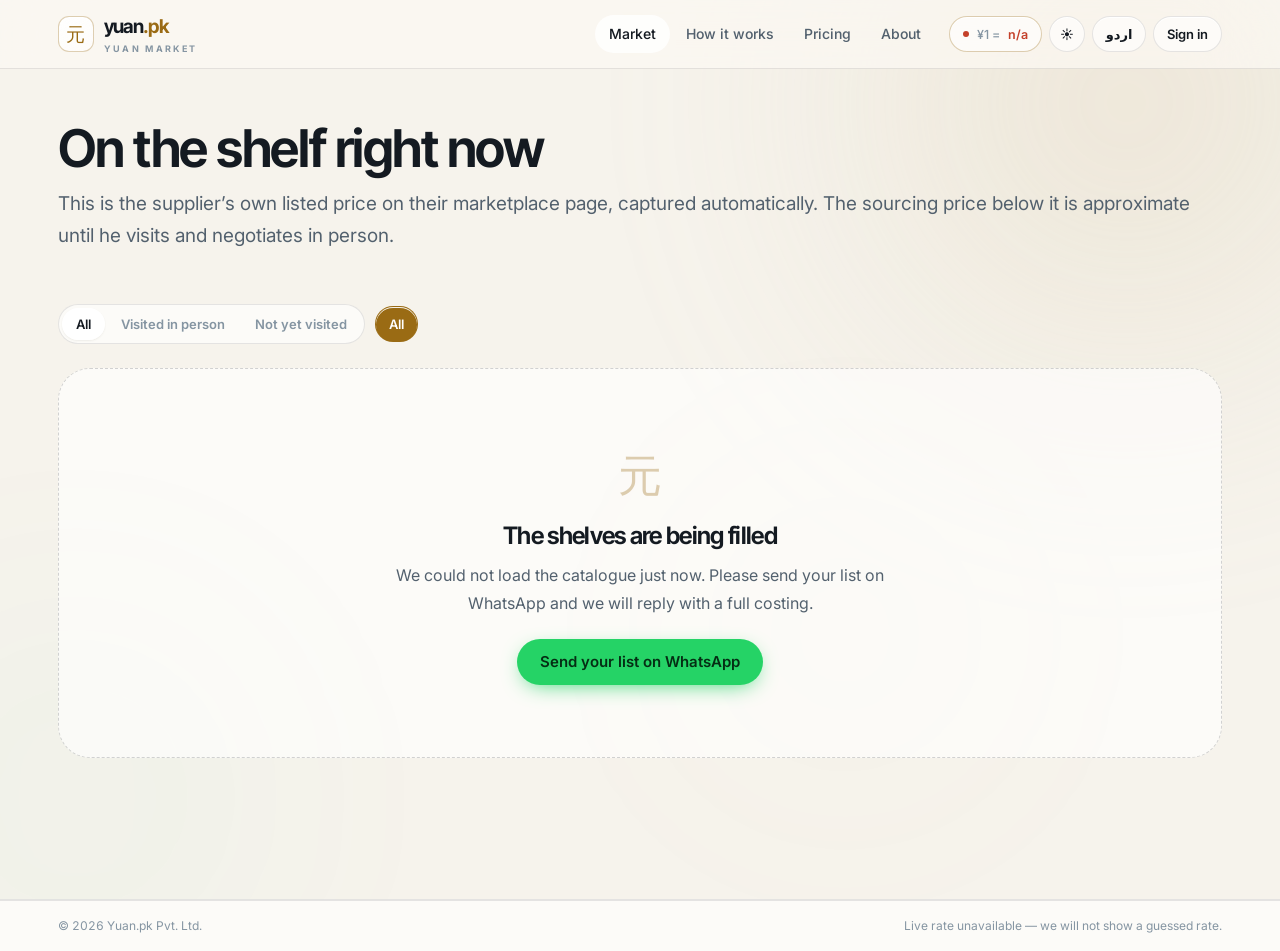
==== listings/index.html @ a3b633e7 "Yuan Market platform: Apple-glass design system, three-language i18n, tiered listings, role-scoped A" ====
<!DOCTYPE html>
<html lang="en" dir="ltr">
<head>
<meta charset="UTF-8">
<meta name="viewport" content="width=device-width, initial-scale=1.0, viewport-fit=cover">
<meta name="theme-color" content="#05080C">
<link rel="icon" href="/favicon.svg" type="image/svg+xml">
<link rel="preconnect" href="https://fonts.googleapis.com">
<link rel="preconnect" href="https://fonts.gstatic.com" crossorigin>
<link href="https://fonts.googleapis.com/css2?family=Inter:wght@400;500;600;700;800&family=Inter+Tight:wght@500;600;700&family=Fraunces:opsz,wght@9..144,400..700&family=IBM+Plex+Mono:wght@400;500&family=Noto+Nastaliq+Urdu:wght@400;600;700&family=Noto+Sans+SC:wght@400;500;700&display=swap" rel="stylesheet">
<link rel="stylesheet" href="/assets/yuan.css">
<title>All goods — Yuan Market | yuan.pk</title>
<meta name="description" content="Every product currently available through Yuan Market, with the real Chinese price and full cost transparency.">
</head>
<body>
<div class="field" aria-hidden="true"><i class="f1"></i><i class="f2"></i><i class="f3"></i></div>
<div class="noise" aria-hidden="true"></div>
<nav class="nav" id="nav">
  <a class="brand" href="/"><span class="mark">元</span><span><b>yuan<i>.pk</i></b><small data-t="brand.sub"></small></span></a>
  <div class="navlinks">
    <a href="/listings/" class="on" data-t="nav.market"></a>
    <a href="/#how" data-t="nav.how"></a>
    <a href="/#pay" data-t="nav.pricing"></a>
    <a href="/about/" data-t="nav.about"></a>
  </div>
  <div class="navtools">
    <div class="ratepill" id="ratePill"><span class="led"></span><span class="k">¥1 =</span><span class="v num" id="rateVal">—</span></div>
    <button class="chip sq" id="themeBtn" data-t-aria="act.theme"><span id="themeIco">☾</span></button>
    <button class="chip" id="langBtn" data-t-aria="act.lang"><span id="langLabel">اردو</span></button>
    <span id="authSlot"></span>
    <button class="chip sq burger" id="burger" data-t-aria="nav.menu">☰</button>
  </div>
</nav>
<div class="drawer" id="drawer">
  <button class="chip sq x" id="drawerX" data-t-aria="nav.close">✕</button>
  <a href="/listings/" data-t="nav.market"></a>
  <a href="/#how" data-t="nav.how"></a>
  <a href="/about/" data-t="nav.about"></a>
  <a href="/login/" data-t="nav.login"></a>
</div>
<main>
<section class="wide" style="padding-block:clamp(28px,4vw,52px)">
  <div class="head flip" style="max-width:none">
    <h1 class="h-l rv" data-t="list.title"></h1>
    <p class="lede rv d1" style="margin-top:12px" data-t="tier.indicative.help"></p>
  </div>

  <div class="rv d1" style="display:flex;gap:10px;flex-wrap:wrap;align-items:center;margin-bottom:24px">
    <div class="seg" id="tierSeg" role="tablist">
      <button role="tab" aria-selected="true" data-tier="" data-t="list.all"></button>
      <button role="tab" aria-selected="false" data-tier="verified" data-t="tier.verified"></button>
      <button role="tab" aria-selected="false" data-tier="indicative" data-t="tier.indicative"></button>
    </div>
    <div id="catChips" style="display:flex;gap:8px;overflow-x:auto;flex:1;min-width:0"></div>
  </div>

  <div class="dim rv d2" style="font-size:13px;margin-bottom:14px" id="listCount"></div>
  <div class="grid" id="grid">
    <div class="skel" style="aspect-ratio:3/4"></div><div class="skel" style="aspect-ratio:3/4"></div>
    <div class="skel" style="aspect-ratio:3/4"></div><div class="skel" style="aspect-ratio:3/4"></div>
  </div>
</section>
</main>
<footer class="foot">
  <div class="shell foot-bar flip">
    <span class="num ltr">© <span id="yr">2026</span> Yuan.pk Pvt. Ltd.</span>
    <span class="num" id="fxFoot"></span>
  </div>
</footer>
<script src="/assets/i18n.js"></script>
<script src="/assets/yuan.js"></script>
<script src="/assets/home.js"></script>
<script src="/assets/listings.js"></script>
</body>
</html>
---- assets/yuan.css ----
/* ============================================================
   YUAN MARKET — Design System v2
   Apple-grade material glass. Night & Day, both art-directed.
   Languages: English (LTR) · اردو (RTL) · 中文 (LTR, seller UI)
   RULE: all digits, currency symbols and signs render Western.
   ============================================================ */

/* ---------------- TOKENS: NIGHT (default) ---------------- */
:root{
  --bg-0:#05080C;
  --bg-1:#0A0F16;
  --bg-2:#0E141D;
  --tint:#0d3a4a;

  --fg:#F2F5F7;
  --fg-2:#A8B6C2;
  --fg-3:#6F8090;
  --fg-inv:#0A0F16;

  --gold:#F0C87A;
  --gold-2:#C99A45;
  --gold-ink:#221703;
  --accent:#3B9EFF;
  --ok:#32D399;
  --warn:#FFB020;
  --bad:#FF6B57;

  /* material layers — the core of the look */
  --mat-1:rgba(255,255,255,.045);
  --mat-2:rgba(255,255,255,.075);
  --mat-3:rgba(255,255,255,.11);
  --mat-nav:rgba(10,15,22,.62);
  --mat-sheet:rgba(14,20,29,.78);

  --hair:rgba(255,255,255,.09);
  --hair-2:rgba(255,255,255,.16);
  --hair-gold:rgba(240,200,122,.28);
  --gloss:inset 0 1px 0 rgba(255,255,255,.14);
  --gloss-2:inset 0 1px 0 rgba(255,255,255,.09), inset 0 -1px 0 rgba(0,0,0,.20);

  --sh-1:0 1px 2px rgba(0,0,0,.30);
  --sh-2:0 8px 24px rgba(0,0,0,.38);
  --sh-3:0 24px 64px rgba(0,0,0,.48);
  --sh-4:0 48px 120px rgba(0,0,0,.58);

  --blur:24px;
  --blur-lg:44px;
  --sat:180%;

  --r-xs:8px; --r-s:12px; --r-m:18px; --r-l:24px; --r-xl:32px; --r-2xl:42px;

  --sans:"Inter","SF Pro Text",system-ui,-apple-system,sans-serif;
  --display:"Inter Tight","SF Pro Display",system-ui,sans-serif;
  --serif:"Fraunces",Georgia,serif;
  --urdu:"Noto Nastaliq Urdu",serif;
  --zh:"Noto Sans SC","PingFang SC",system-ui,sans-serif;
  --mono:"IBM Plex Mono",ui-monospace,SFMono-Regular,monospace;

  --pad:clamp(18px,4.5vw,72px);
  --shell:1280px;
  --shell-wide:1560px;

  --e-out:cubic-bezier(.22,1,.36,1);
  --e-spring:cubic-bezier(.34,1.4,.5,1);
  --e-soft:cubic-bezier(.4,0,.2,1);
}

/* ---------------- TOKENS: DAY ---------------- */
body.day{
  --bg-0:#F6F3EC;
  --bg-1:#FBF9F4;
  --bg-2:#FFFFFF;
  --tint:#d8c9a8;

  --fg:#141A21;
  --fg-2:#53616E;
  --fg-3:#8595A2;
  --fg-inv:#FFFFFF;

  --gold:#9A6B14;
  --gold-2:#7C520A;
  --gold-ink:#FFFFFF;
  --accent:#0A6BD6;
  --ok:#0B8F63;
  --warn:#B87400;
  --bad:#C4402A;

  --mat-1:rgba(255,255,255,.62);
  --mat-2:rgba(255,255,255,.80);
  --mat-3:rgba(255,255,255,.94);
  --mat-nav:rgba(251,249,244,.72);
  --mat-sheet:rgba(255,255,255,.88);

  --hair:rgba(20,26,33,.10);
  --hair-2:rgba(20,26,33,.18);
  --hair-gold:rgba(154,107,20,.32);
  --gloss:inset 0 1px 0 rgba(255,255,255,.90);
  --gloss-2:inset 0 1px 0 rgba(255,255,255,.85), inset 0 -1px 0 rgba(20,26,33,.05);

  --sh-1:0 1px 2px rgba(60,50,30,.07);
  --sh-2:0 8px 24px rgba(60,50,30,.10);
  --sh-3:0 24px 64px rgba(60,50,30,.13);
  --sh-4:0 48px 120px rgba(60,50,30,.16);
}

/* ---------------- RESET ---------------- */
*{margin:0;padding:0;box-sizing:border-box}
html{-webkit-text-size-adjust:100%;scroll-behavior:smooth}
html,body{scrollbar-width:none;-ms-overflow-style:none}
::-webkit-scrollbar{width:0;height:0;display:none}
body{
  background:var(--bg-0); color:var(--fg);
  font-family:var(--sans); font-size:16px; line-height:1.55;
  -webkit-font-smoothing:antialiased; text-rendering:optimizeLegibility;
  overflow-x:hidden;
  transition:background .7s var(--e-soft), color .7s var(--e-soft);
}
img,svg,video{display:block;max-width:100%}
a{color:inherit;text-decoration:none}
button,input,select,textarea{font:inherit;color:inherit;background:none;border:none}
button{cursor:pointer}
::selection{background:var(--gold);color:var(--gold-ink)}
:focus-visible{outline:2.5px solid var(--accent);outline-offset:3px;border-radius:8px}

h1,h2,h3,h4{font-family:var(--display);font-weight:640;letter-spacing:-.028em;line-height:1.06}

/* ============================================================
   NUMERALS — ALWAYS WESTERN, ALWAYS LTR
   Applies in Urdu mode too. Never use Urdu-Indic digits.
   ============================================================ */
.num,.fig,.money,.qty,.rate,.date,.tel,.code,
input[type=number],input[type=tel],input[type=date],input[type=email],
.ltr,.mono,table td,table th{
  direction:ltr; unicode-bidi:isolate;
  font-variant-numeric:tabular-nums lining-nums;
  font-feature-settings:"tnum" 1,"lnum" 1;
}
.mono{font-family:var(--mono)}
/* even inside Urdu paragraphs, isolate any latin/numeric run */
body.ur .num,body.ur .money,body.ur .qty,body.ur .ltr{
  font-family:var(--sans); font-weight:600;
}

/* ============================================================
   LANGUAGE MODES
   ============================================================ */
body.ur{font-family:var(--urdu);line-height:2.25;font-size:16px}
body.ur h1,body.ur h2,body.ur h3,body.ur h4{font-family:var(--urdu);line-height:1.95;letter-spacing:0;font-weight:600}
body.zh{font-family:var(--zh);line-height:1.85}
body.zh h1,body.zh h2,body.zh h3,body.zh h4{font-family:var(--zh);letter-spacing:-.01em}

/* visibility: exactly one variant shows, always */
[data-en],[data-ur],[data-zh]{display:none}
body:not(.ur):not(.zh) [data-en]{display:revert}
body.ur [data-ur]{display:revert}
body.zh [data-zh]{display:revert}
/* fallback: if a zh variant is missing, show the english one */
body.zh [data-en].fallback{display:revert}

.rtl{direction:rtl;text-align:right}
body:not(.ur) .rtl{direction:ltr;text-align:start}
body.ur .flip{direction:rtl;text-align:right}
.wordmark{direction:ltr;unicode-bidi:isolate;font-family:var(--display)}

/* ============================================================
   MATERIALS — the Apple glass primitives
   ============================================================ */
.glass{
  background:var(--mat-1);
  backdrop-filter:blur(var(--blur)) saturate(var(--sat));
  -webkit-backdrop-filter:blur(var(--blur)) saturate(var(--sat));
  border:1px solid var(--hair);
  box-shadow:var(--gloss), var(--sh-2);
}
.glass-2{
  background:var(--mat-2);
  backdrop-filter:blur(var(--blur-lg)) saturate(var(--sat));
  -webkit-backdrop-filter:blur(var(--blur-lg)) saturate(var(--sat));
  border:1px solid var(--hair-2);
  box-shadow:var(--gloss), var(--sh-3);
}
.glass-sheet{
  background:var(--mat-sheet);
  backdrop-filter:blur(var(--blur-lg)) saturate(var(--sat));
  -webkit-backdrop-filter:blur(var(--blur-lg)) saturate(var(--sat));
  border:1px solid var(--hair-2);
  box-shadow:var(--gloss), var(--sh-4);
}
/* specular sweep for hero objects */
.spec{position:relative;overflow:hidden}
.spec::after{
  content:"";position:absolute;inset:0;pointer-events:none;
  background:linear-gradient(112deg,transparent 26%,rgba(255,255,255,.13) 46%,rgba(255,255,255,.03) 56%,transparent 76%);
  opacity:0;transition:opacity .6s var(--e-out);
}
.spec:hover::after{opacity:1}

/* ============================================================
   AMBIENT BACKDROP
   ============================================================ */
.field{position:fixed;inset:0;z-index:0;pointer-events:none;overflow:hidden}
.field i{position:absolute;border-radius:50%;filter:blur(130px);opacity:.5;will-change:transform}
.field .f1{width:56vw;height:56vw;background:radial-gradient(circle,var(--tint) 0%,transparent 70%);top:-20vw;inset-inline-end:-16vw}
.field .f2{width:48vw;height:48vw;background:radial-gradient(circle,rgba(50,211,153,.11) 0%,transparent 70%);bottom:-16vw;inset-inline-start:-18vw}
.field .f3{width:40vw;height:40vw;background:radial-gradient(circle,rgba(240,200,122,.10) 0%,transparent 70%);top:42%;inset-inline-start:46%}
body.day .field i{opacity:.42}
.noise{
  position:fixed;inset:0;z-index:1;pointer-events:none;opacity:.035;mix-blend-mode:overlay;
  background-image:url("data:image/svg+xml,%3Csvg xmlns='http://www.w3.org/2000/svg' width='180' height='180'%3E%3Cfilter id='n'%3E%3CfeTurbulence type='fractalNoise' baseFrequency='.9' numOctaves='3'/%3E%3C/filter%3E%3Crect width='180' height='180' filter='url(%23n)' opacity='.6'/%3E%3C/svg%3E")
}
header,nav,main,footer,.above{position:relative;z-index:2}

/* ============================================================
   LAYOUT
   ============================================================ */
.shell{max-width:var(--shell);margin-inline:auto;padding-inline:var(--pad)}
.wide{max-width:var(--shell-wide);margin-inline:auto;padding-inline:var(--pad)}
.sec{padding-block:clamp(56px,8vw,120px)}
.stack{display:flex;flex-direction:column}
.row{display:flex;align-items:center}
.gap-s{gap:8px}.gap-m{gap:16px}.gap-l{gap:28px}
.spread{justify-content:space-between}

/* ============================================================
   NAV — layout element, not a floating overlay
   ============================================================ */
.nav{
  position:sticky;top:0;z-index:80;
  display:flex;align-items:center;gap:14px;
  padding:12px var(--pad);
  background:var(--mat-nav);
  backdrop-filter:blur(var(--blur-lg)) saturate(var(--sat));
  -webkit-backdrop-filter:blur(var(--blur-lg)) saturate(var(--sat));
  border-bottom:1px solid var(--hair);
  transition:padding .35s var(--e-out),box-shadow .35s var(--e-out),background .6s var(--e-soft);
}
.nav.tight{padding-block:8px;box-shadow:var(--sh-1)}
.brand{display:flex;align-items:center;gap:10px;flex-shrink:0}
.mark{
  width:36px;height:36px;flex:0 0 36px;display:grid;place-items:center;border-radius:11px;
  background:linear-gradient(155deg,var(--mat-3),var(--mat-1));
  border:1px solid var(--hair-gold);color:var(--gold);
  font-family:var(--serif);font-size:19px;line-height:1;box-shadow:var(--gloss);
}
.brand b{font-family:var(--display);font-size:19px;font-weight:680;letter-spacing:-.035em;direction:ltr}
.brand b i{color:var(--gold);font-style:normal}
.brand small{
  display:block;font-size:9px;letter-spacing:.26em;text-transform:uppercase;
  color:var(--fg-3);font-weight:700;font-family:var(--sans);margin-top:1px;
}
body.ur .brand small{letter-spacing:.06em;font-family:var(--urdu);text-transform:none;font-size:10.5px}

.navlinks{display:flex;align-items:center;gap:2px;margin-inline-start:auto}
.navlinks a{
  padding:8px 14px;border-radius:99px;font-size:14px;font-weight:520;color:var(--fg-2);
  transition:color .25s,background .25s;
}
.navlinks a:hover{color:var(--fg);background:var(--mat-1)}
.navlinks a.on{color:var(--fg);background:var(--mat-2)}
.navtools{display:flex;align-items:center;gap:7px;flex-shrink:0}

/* ============================================================
   CONTROLS
   ============================================================ */
.btn{
  display:inline-flex;align-items:center;justify-content:center;gap:9px;
  height:46px;padding:0 22px;border-radius:99px;
  font-size:15px;font-weight:600;white-space:nowrap;
  transition:transform .24s var(--e-spring),background .25s,box-shadow .3s var(--e-out),color .25s,border-color .25s;
  will-change:transform;border:1px solid transparent;
}
.btn:active{transform:scale(.955)}
.btn-lg{height:54px;padding:0 30px;font-size:16px}
.btn-sm{height:38px;padding:0 16px;font-size:13.5px}
.btn-gold{background:var(--gold);color:var(--gold-ink);box-shadow:0 6px 22px -6px var(--gold)}
.btn-gold:hover{transform:translateY(-1.5px);box-shadow:0 12px 34px -8px var(--gold)}
.btn-glass{background:var(--mat-2);border-color:var(--hair-2);box-shadow:var(--gloss)}
.btn-glass:hover{background:var(--mat-3);transform:translateY(-1.5px)}
.btn-wa{background:#25D366;color:#052e14;box-shadow:0 6px 22px -8px #25D366}
.btn-wa:hover{transform:translateY(-1.5px)}
.btn-ghost{color:var(--fg-2)}
.btn-ghost:hover{color:var(--fg);background:var(--mat-1)}
.btn[disabled]{opacity:.45;pointer-events:none}
.btn-block{width:100%}

.chip{
  display:inline-flex;align-items:center;justify-content:center;gap:6px;
  height:36px;padding:0 13px;border-radius:99px;
  background:var(--mat-1);border:1px solid var(--hair);
  font-size:13px;font-weight:600;box-shadow:var(--gloss);
  transition:transform .24s var(--e-spring),background .25s,border-color .25s;
}
.chip:hover{background:var(--mat-2);border-color:var(--hair-2)}
.chip:active{transform:scale(.92)}
.chip.sq{width:36px;padding:0}
.chip.gold{background:var(--gold);color:var(--gold-ink);border-color:transparent}

/* segmented control (Apple style) */
.seg{display:inline-flex;padding:3px;border-radius:99px;background:var(--mat-1);border:1px solid var(--hair);gap:2px}
.seg button{
  height:32px;padding:0 14px;border-radius:99px;font-size:13px;font-weight:600;color:var(--fg-3);
  transition:background .28s var(--e-out),color .28s;
}
.seg button[aria-selected=true]{background:var(--mat-3);color:var(--fg);box-shadow:var(--sh-1)}

/* rate pill */
.ratepill{
  display:inline-flex;align-items:center;gap:8px;height:36px;padding:0 13px;border-radius:99px;
  background:var(--mat-1);border:1px solid var(--hair-gold);font-size:12.5px;font-weight:600;
  white-space:nowrap;box-shadow:var(--gloss);
}
.ratepill .led{width:6px;height:6px;border-radius:50%;background:var(--ok);animation:led 2.6s infinite}
@keyframes led{0%{box-shadow:0 0 0 0 rgba(50,211,153,.5)}70%{box-shadow:0 0 0 8px rgba(50,211,153,0)}100%{box-shadow:0 0 0 0 rgba(50,211,153,0)}}
.ratepill .k{color:var(--fg-3);font-weight:500}
.ratepill .v{color:var(--gold)}
.ratepill.dead .led{background:var(--bad);animation:none}
.ratepill.dead .v{color:var(--bad)}

/* form fields */
.field-l{display:block;font-size:12.5px;font-weight:650;color:var(--fg-2);margin-bottom:7px}
.inp{
  width:100%;height:50px;padding:0 16px;border-radius:var(--r-s);
  background:var(--mat-1);border:1px solid var(--hair);color:var(--fg);
  font-size:15.5px;transition:border-color .25s,background .25s,box-shadow .25s;
}
.inp:focus{outline:none;border-color:var(--accent);background:var(--mat-2);box-shadow:0 0 0 4px color-mix(in srgb,var(--accent) 18%,transparent)}
.inp::placeholder{color:var(--fg-3)}
textarea.inp{height:auto;min-height:110px;padding:14px 16px;line-height:1.6;resize:vertical}
select.inp{appearance:none;background-image:linear-gradient(45deg,transparent 50%,var(--fg-3) 50%),linear-gradient(135deg,var(--fg-3) 50%,transparent 50%);background-position:calc(100% - 20px) 22px,calc(100% - 15px) 22px;background-size:5px 5px;background-repeat:no-repeat}
.hint{font-size:12.5px;color:var(--fg-3);margin-top:7px;line-height:1.6}
.err{font-size:12.5px;color:var(--bad);margin-top:7px;font-weight:600}

/* OTP boxes — always LTR, always western digits */
.otp{display:flex;gap:9px;direction:ltr;justify-content:center}
.otp input{
  width:52px;height:62px;text-align:center;font-size:26px;font-weight:700;
  border-radius:var(--r-s);background:var(--mat-1);border:1px solid var(--hair);
  font-variant-numeric:tabular-nums lining-nums;color:var(--fg);
  transition:border-color .2s,transform .2s var(--e-spring);
}
.otp input:focus{outline:none;border-color:var(--accent);transform:scale(1.06)}

/* ============================================================
   TYPOGRAPHY BLOCKS
   ============================================================ */
.eyebrow{
  display:inline-flex;align-items:center;gap:8px;font-family:var(--sans);
  font-size:11px;font-weight:750;letter-spacing:.22em;text-transform:uppercase;color:var(--gold);
  margin-bottom:16px;
}
.eyebrow::before{content:"";width:22px;height:1px;background:currentColor;opacity:.55}
body.ur .eyebrow{letter-spacing:.03em;text-transform:none;font-family:var(--urdu);font-size:13px}
body.zh .eyebrow{letter-spacing:.1em;font-family:var(--zh);font-size:12px}

.h-xl{font-size:clamp(36px,6vw,76px)}
.h-l{font-size:clamp(28px,4.2vw,52px)}
.h-m{font-size:clamp(22px,3vw,36px)}
.h-s{font-size:clamp(18px,2.2vw,24px)}
.lede{font-size:clamp(15.5px,1.7vw,19px);color:var(--fg-2);line-height:1.72}
.muted{color:var(--fg-2)}
.dim{color:var(--fg-3)}
.head{max-width:680px;margin-bottom:clamp(28px,4vw,52px)}
.head.mid{margin-inline:auto;text-align:center}
.head p{margin-top:14px}

/* ============================================================
   PRODUCT CARD
   ============================================================ */
.grid{display:grid;gap:clamp(12px,1.6vw,20px);grid-template-columns:repeat(auto-fill,minmax(258px,1fr))}
.card{
  border-radius:var(--r-l);overflow:hidden;display:flex;flex-direction:column;
  background:var(--mat-1);border:1px solid var(--hair);box-shadow:var(--gloss),var(--sh-1);
  transition:transform .45s var(--e-out),box-shadow .45s var(--e-out),border-color .3s,background .3s;
  will-change:transform;
}
.card:hover{transform:translateY(-4px);box-shadow:var(--gloss),var(--sh-3);border-color:var(--hair-2);background:var(--mat-2)}
.card-img{position:relative;aspect-ratio:1/1;overflow:hidden;background:linear-gradient(155deg,var(--bg-2),var(--bg-1))}
.card-img img{width:100%;height:100%;object-fit:cover;transition:transform 1s var(--e-out)}
.card:hover .card-img img{transform:scale(1.06)}
.card-img .void{
  width:100%;height:100%;display:grid;place-items:center;padding:22px;text-align:center;
  color:var(--fg-3);font-size:12.5px;line-height:1.6;
}
.card-b{padding:15px 17px 17px;display:flex;flex-direction:column;flex:1;gap:9px}
.card-b h3{font-size:15.5px;line-height:1.32;font-weight:620;letter-spacing:-.012em}
body.ur .card-b h3{font-size:15px;line-height:1.85}
.card-meta{display:flex;flex-wrap:wrap;gap:12px;font-size:12px;color:var(--fg-3)}
.card-meta b{color:var(--fg-2);font-weight:650}
.card-price{margin-top:auto;padding-top:12px;border-top:1px solid var(--hair)}
.p-lbl{font-size:10px;font-weight:750;letter-spacing:.15em;text-transform:uppercase;color:var(--fg-3);margin-bottom:3px}
body.ur .p-lbl{letter-spacing:.02em;text-transform:none;font-family:var(--urdu);font-size:11.5px}
.p-val{font-family:var(--display);font-size:21px;font-weight:680;color:var(--gold);letter-spacing:-.02em}
.p-val small{font-size:11.5px;font-weight:600;color:var(--fg-3);margin-inline-start:4px}

/* TIER BADGES — the visual difference he asked for */
.tier{
  position:absolute;top:10px;inset-inline-start:10px;z-index:3;
  display:inline-flex;align-items:center;gap:5px;height:26px;padding:0 10px;border-radius:99px;
  font-size:10.5px;font-weight:750;letter-spacing:.08em;text-transform:uppercase;
  backdrop-filter:blur(16px) saturate(var(--sat));-webkit-backdrop-filter:blur(16px) saturate(var(--sat));
}
body.ur .tier{letter-spacing:0;text-transform:none;font-family:var(--urdu);font-size:11.5px}
body.zh .tier{letter-spacing:0;text-transform:none;font-family:var(--zh)}
.tier-verified{background:color-mix(in srgb,var(--ok) 22%,transparent);color:var(--ok);border:1px solid color-mix(in srgb,var(--ok) 42%,transparent)}
.tier-indicative{background:color-mix(in srgb,var(--warn) 20%,transparent);color:var(--warn);border:1px solid color-mix(in srgb,var(--warn) 40%,transparent)}
/* indicative cards read as provisional: dashed edge, slightly recessed */
.card.is-indicative{border-style:dashed;border-color:color-mix(in srgb,var(--warn) 30%,var(--hair))}
.card.is-indicative .card-img{opacity:.94}
.card.is-verified{border-color:color-mix(in srgb,var(--ok) 22%,var(--hair))}

.srcline{font-size:11px;color:var(--fg-3);display:flex;align-items:center;gap:5px;flex-wrap:wrap}
.srcline a{color:var(--accent);text-decoration:underline;text-underline-offset:2px}

/* pending / awaiting-real-data state */
.await{display:inline-flex;align-items:center;gap:6px;font-size:11.5px;color:var(--warn);font-weight:650}
.await::before{content:"";width:5px;height:5px;border-radius:50%;background:currentColor}

/* ============================================================
   LEDGER (transparent cost breakdown)
   ============================================================ */
.ledger{border-radius:var(--r-xl);overflow:hidden}
.ledger-h{padding:18px 22px;border-bottom:1px solid var(--hair);display:flex;align-items:center;justify-content:space-between;gap:12px;background:linear-gradient(180deg,var(--mat-2),transparent)}
.ledger-b{padding:6px 22px 14px}
.lrow{display:flex;align-items:baseline;justify-content:space-between;gap:14px;padding:11px 0;border-bottom:1px dashed var(--hair)}
.lrow:last-child{border-bottom:none}
.lrow .l{font-size:13.5px;color:var(--fg-2);display:flex;align-items:center;gap:8px}
.lrow .l i{width:4px;height:4px;border-radius:50%;background:var(--gold);opacity:.6;flex:0 0 4px}
.lrow .a{font-size:14.5px;font-weight:650}
.lrow.pend .a{color:var(--warn);font-size:12.5px}
.lrow.fee{border-top:1px solid var(--hair-gold);margin-top:5px;padding-top:13px;border-bottom:none}
.lrow.fee .l,.lrow.fee .a{color:var(--gold);font-weight:700}
.ledger-t{
  margin:4px 22px 20px;padding:15px 17px;border-radius:var(--r-m);
  background:color-mix(in srgb,var(--ok) 10%,transparent);
  border:1px solid color-mix(in srgb,var(--ok) 28%,transparent);
  display:flex;align-items:center;justify-content:space-between;gap:12px;
}
.ledger-t .a{font-family:var(--display);font-size:clamp(20px,2.6vw,28px);font-weight:700;color:var(--ok)}
.ledger-f{padding:12px 22px;border-top:1px solid var(--hair);font-size:11.5px;color:var(--fg-3);line-height:1.65;background:var(--mat-1)}

/* ============================================================
   TABLES (admin / accounts)
   ============================================================ */
.tbl{width:100%;border-collapse:separate;border-spacing:0;font-size:13.5px}
.tbl th{
  text-align:start;font-size:10.5px;font-weight:750;letter-spacing:.13em;text-transform:uppercase;
  color:var(--fg-3);padding:11px 14px;border-bottom:1px solid var(--hair);white-space:nowrap;
}
body.ur .tbl th{letter-spacing:0;text-transform:none;font-family:var(--urdu);font-size:12px}
.tbl td{padding:13px 14px;border-bottom:1px solid var(--hair);vertical-align:middle}
.tbl tr:last-child td{border-bottom:none}
.tbl tbody tr{transition:background .2s}
.tbl tbody tr:hover{background:var(--mat-1)}
.tblwrap{border-radius:var(--r-l);overflow:auto;background:var(--mat-1);border:1px solid var(--hair);box-shadow:var(--gloss)}

.pill{display:inline-flex;align-items:center;height:24px;padding:0 10px;border-radius:99px;font-size:11px;font-weight:700;letter-spacing:.02em}
.pill-ok{background:color-mix(in srgb,var(--ok) 18%,transparent);color:var(--ok)}
.pill-warn{background:color-mix(in srgb,var(--warn) 18%,transparent);color:var(--warn)}
.pill-bad{background:color-mix(in srgb,var(--bad) 18%,transparent);color:var(--bad)}
.pill-neutral{background:var(--mat-2);color:var(--fg-2)}

/* ============================================================
   SHEETS / MODALS
   ============================================================ */
.scrim{
  position:fixed;inset:0;z-index:95;background:rgba(0,0,0,.5);
  backdrop-filter:blur(6px);-webkit-backdrop-filter:blur(6px);
  opacity:0;pointer-events:none;transition:opacity .4s var(--e-out);
}
.scrim.open{opacity:1;pointer-events:auto}
.sheet{
  position:fixed;z-index:96;inset-inline:0;bottom:0;
  max-height:88vh;overflow:auto;border-radius:var(--r-2xl) var(--r-2xl) 0 0;
  padding:24px var(--pad) calc(24px + env(safe-area-inset-bottom));
  transform:translateY(101%);transition:transform .5s var(--e-out);
}
.sheet.open{transform:none}
.sheet .grab{width:38px;height:4px;border-radius:99px;background:var(--hair-2);margin:0 auto 18px}
@media(min-width:760px){
  .sheet{
    inset:50% auto auto 50%;transform:translate(-50%,-46%) scale(.97);
    width:min(560px,92vw);border-radius:var(--r-2xl);opacity:0;
    padding:28px;max-height:84vh;
  }
  .sheet.open{transform:translate(-50%,-50%) scale(1);opacity:1}
  .sheet .grab{display:none}
}

/* ============================================================
   EMPTY / SKELETON
   ============================================================ */
.empty{
  grid-column:1/-1;padding:clamp(34px,6vw,72px);text-align:center;
  border-radius:var(--r-xl);border:1px dashed var(--hair-2);background:var(--mat-1);
}
.empty .g{font-family:var(--serif);font-size:44px;color:var(--gold);opacity:.32;margin-bottom:14px}
.empty p{color:var(--fg-2);max-width:520px;margin:12px auto 22px;line-height:1.75}
.skel{border-radius:var(--r-l);background:var(--mat-1);border:1px solid var(--hair);overflow:hidden;position:relative}
.skel::after{
  content:"";position:absolute;inset:0;
  background:linear-gradient(90deg,transparent,var(--mat-2),transparent);
  transform:translateX(-100%);animation:shim 1.5s infinite;
}
@keyframes shim{to{transform:translateX(100%)}}

/* ============================================================
   MOTION
   ============================================================ */
.rv{opacity:0;transform:translateY(20px);transition:opacity .85s var(--e-out),transform .85s var(--e-out)}
.rv.in{opacity:1;transform:none}
.d1{transition-delay:.07s}.d2{transition-delay:.14s}.d3{transition-delay:.21s}
.d4{transition-delay:.28s}.d5{transition-delay:.35s}.d6{transition-delay:.42s}

/* cross-fade route transition */
body{animation:pgin .5s var(--e-out)}
@keyframes pgin{from{opacity:0;transform:translateY(6px)}to{opacity:1;transform:none}}
body.leaving{opacity:0;transition:opacity .22s var(--e-soft)}

/* ============================================================
   FOOTER
   ============================================================ */
.foot{border-top:1px solid var(--hair);background:var(--mat-1);margin-top:clamp(48px,7vw,96px)}
.foot-g{display:grid;grid-template-columns:1.7fr 1fr 1fr 1fr;gap:clamp(20px,3vw,44px);padding-block:clamp(38px,5vw,64px)}
.foot-g h4{font-family:var(--sans);font-size:11px;letter-spacing:.18em;text-transform:uppercase;color:var(--gold);margin-bottom:14px;font-weight:750}
body.ur .foot-g h4{letter-spacing:0;text-transform:none;font-family:var(--urdu);font-size:13px}
.foot-g a,.foot-g div.li{display:block;color:var(--fg-2);font-size:13.5px;padding-block:5px;transition:color .25s}
.foot-g a:hover{color:var(--gold)}
.foot-bar{border-top:1px solid var(--hair);padding-block:16px;display:flex;flex-wrap:wrap;gap:12px;align-items:center;justify-content:space-between;font-size:12px;color:var(--fg-3)}

/* ============================================================
   RESPONSIVE
   ============================================================ */
.burger{display:none}
@media(max-width:900px){
  .navlinks{display:none}
  .burger{display:inline-flex}
  .ratepill .k{display:none}
  .foot-g{grid-template-columns:1fr 1fr}
}
@media(max-width:560px){
  .grid{grid-template-columns:repeat(auto-fill,minmax(158px,1fr));gap:11px}
  .card-b{padding:12px 13px 14px;gap:7px}
  .card-b h3{font-size:14px}
  .p-val{font-size:18px}
  .foot-g{grid-template-columns:1fr}
  .brand small{display:none}
}

.drawer{
  position:fixed;inset:0;z-index:97;display:flex;flex-direction:column;justify-content:center;gap:4px;
  padding:var(--pad);opacity:0;pointer-events:none;transition:opacity .4s var(--e-out);
  background:var(--mat-sheet);backdrop-filter:blur(var(--blur-lg)) saturate(var(--sat));
  -webkit-backdrop-filter:blur(var(--blur-lg)) saturate(var(--sat));
}
.drawer.open{opacity:1;pointer-events:auto}
.drawer a{font-family:var(--display);font-size:clamp(24px,6.5vw,36px);font-weight:640;padding-block:11px;border-bottom:1px solid var(--hair);transition:color .25s,padding-inline-start .35s var(--e-out)}
.drawer a:hover{color:var(--gold);padding-inline-start:10px}
body.ur .drawer a{font-family:var(--urdu)}
.drawer .x{position:absolute;top:16px;inset-inline-end:var(--pad)}

@media (prefers-reduced-motion:reduce){
  *,*::before,*::after{animation-duration:.001ms!important;transition-duration:.001ms!important}
  .rv{opacity:1;transform:none}
}
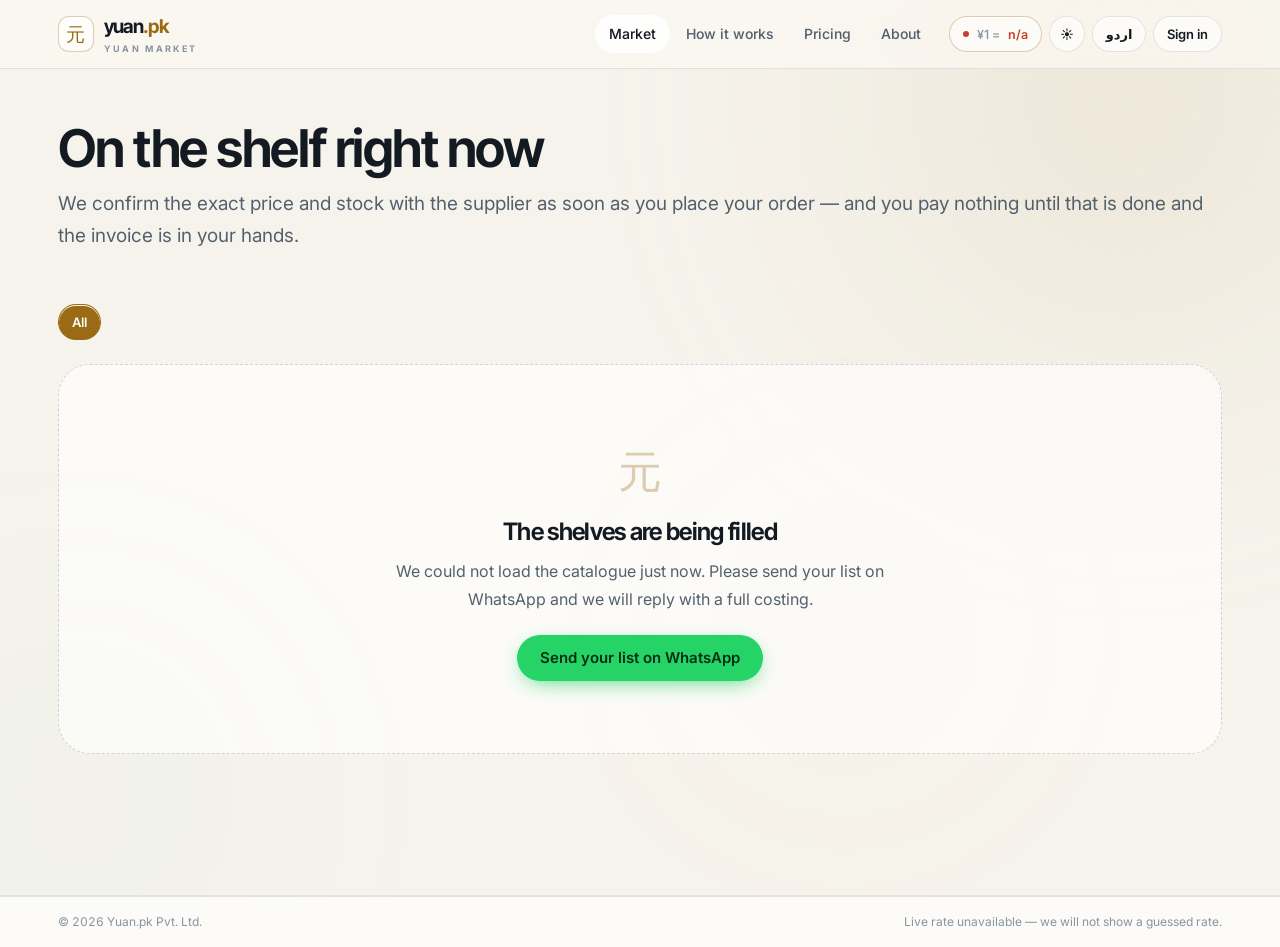
==== commit bd17a4b9: "Buyer-facing pricing: quote in CNY and PKR only at live cross-checked rates; replace unvisited-listi" ====
--- a/listings/index.html
+++ b/listings/index.html
@@ -8,7 +8,7 @@
 <link rel="preconnect" href="https://fonts.googleapis.com">
 <link rel="preconnect" href="https://fonts.gstatic.com" crossorigin>
 <link href="https://fonts.googleapis.com/css2?family=Inter:wght@400;500;600;700;800&family=Inter+Tight:wght@500;600;700&family=Fraunces:opsz,wght@9..144,400..700&family=IBM+Plex+Mono:wght@400;500&family=Noto+Nastaliq+Urdu:wght@400;600;700&family=Noto+Sans+SC:wght@400;500;700&display=swap" rel="stylesheet">
-<link rel="stylesheet" href="/assets/yuan.css">
+<link rel="stylesheet" href="/assets/yuan.css?v=69f90e76">
 <title>All goods — Yuan Market | yuan.pk</title>
 <meta name="description" content="Every product currently available through Yuan Market, with the real Chinese price and full cost transparency.">
 </head>
@@ -46,11 +46,7 @@
   </div>
 
   <div class="rv d1" style="display:flex;gap:10px;flex-wrap:wrap;align-items:center;margin-bottom:24px">
-    <div class="seg" id="tierSeg" role="tablist">
-      <button role="tab" aria-selected="true" data-tier="" data-t="list.all"></button>
-      <button role="tab" aria-selected="false" data-tier="verified" data-t="tier.verified"></button>
-      <button role="tab" aria-selected="false" data-tier="indicative" data-t="tier.indicative"></button>
-    </div>
+    
     <div id="catChips" style="display:flex;gap:8px;overflow-x:auto;flex:1;min-width:0"></div>
   </div>
 
@@ -67,8 +63,8 @@
     <span class="num" id="fxFoot"></span>
   </div>
 </footer>
-<script src="/assets/i18n.js"></script>
-<script src="/assets/yuan.js"></script>
+<script src="/assets/i18n.js?v=22d7f791"></script>
+<script src="/assets/yuan.js?v=835b52a2"></script>
 <script src="/assets/home.js"></script>
 <script src="/assets/listings.js"></script>
 </body>
--- a/assets/yuan.css
+++ b/assets/yuan.css
@@ -402,11 +402,20 @@
 body.ur .tier{letter-spacing:0;text-transform:none;font-family:var(--urdu);font-size:11.5px}
 body.zh .tier{letter-spacing:0;text-transform:none;font-family:var(--zh)}
 .tier-verified{background:color-mix(in srgb,var(--ok) 22%,transparent);color:var(--ok);border:1px solid color-mix(in srgb,var(--ok) 42%,transparent)}
-.tier-indicative{background:color-mix(in srgb,var(--warn) 20%,transparent);color:var(--warn);border:1px solid color-mix(in srgb,var(--warn) 40%,transparent)}
-/* indicative cards read as provisional: dashed edge, slightly recessed */
-.card.is-indicative{border-style:dashed;border-color:color-mix(in srgb,var(--warn) 30%,var(--hair))}
-.card.is-indicative .card-img{opacity:.94}
-.card.is-verified{border-color:color-mix(in srgb,var(--ok) 22%,var(--hair))}
+/* Every card presents as a full product. Unvisited listings carry no
+   negative treatment; they simply state that the price is confirmed on order. */
+.card.is-verified{border-color:color-mix(in srgb,var(--ok) 24%,var(--hair))}
+.confirm-note{
+  display:inline-flex;align-items:center;gap:6px;
+  font-size:11px;font-weight:650;color:var(--accent);
+  padding:4px 9px;border-radius:99px;
+  background:color-mix(in srgb,var(--accent) 12%,transparent);
+  border:1px solid color-mix(in srgb,var(--accent) 26%,transparent);
+  line-height:1.35;
+}
+.confirm-note::before{content:"✓";font-weight:800;opacity:.85}
+body.ur .confirm-note{font-family:var(--urdu);font-size:12px}
+body.zh .confirm-note{font-family:var(--zh)}
 
 .srcline{font-size:11px;color:var(--fg-3);display:flex;align-items:center;gap:5px;flex-wrap:wrap}
 .srcline a{color:var(--accent);text-decoration:underline;text-underline-offset:2px}
